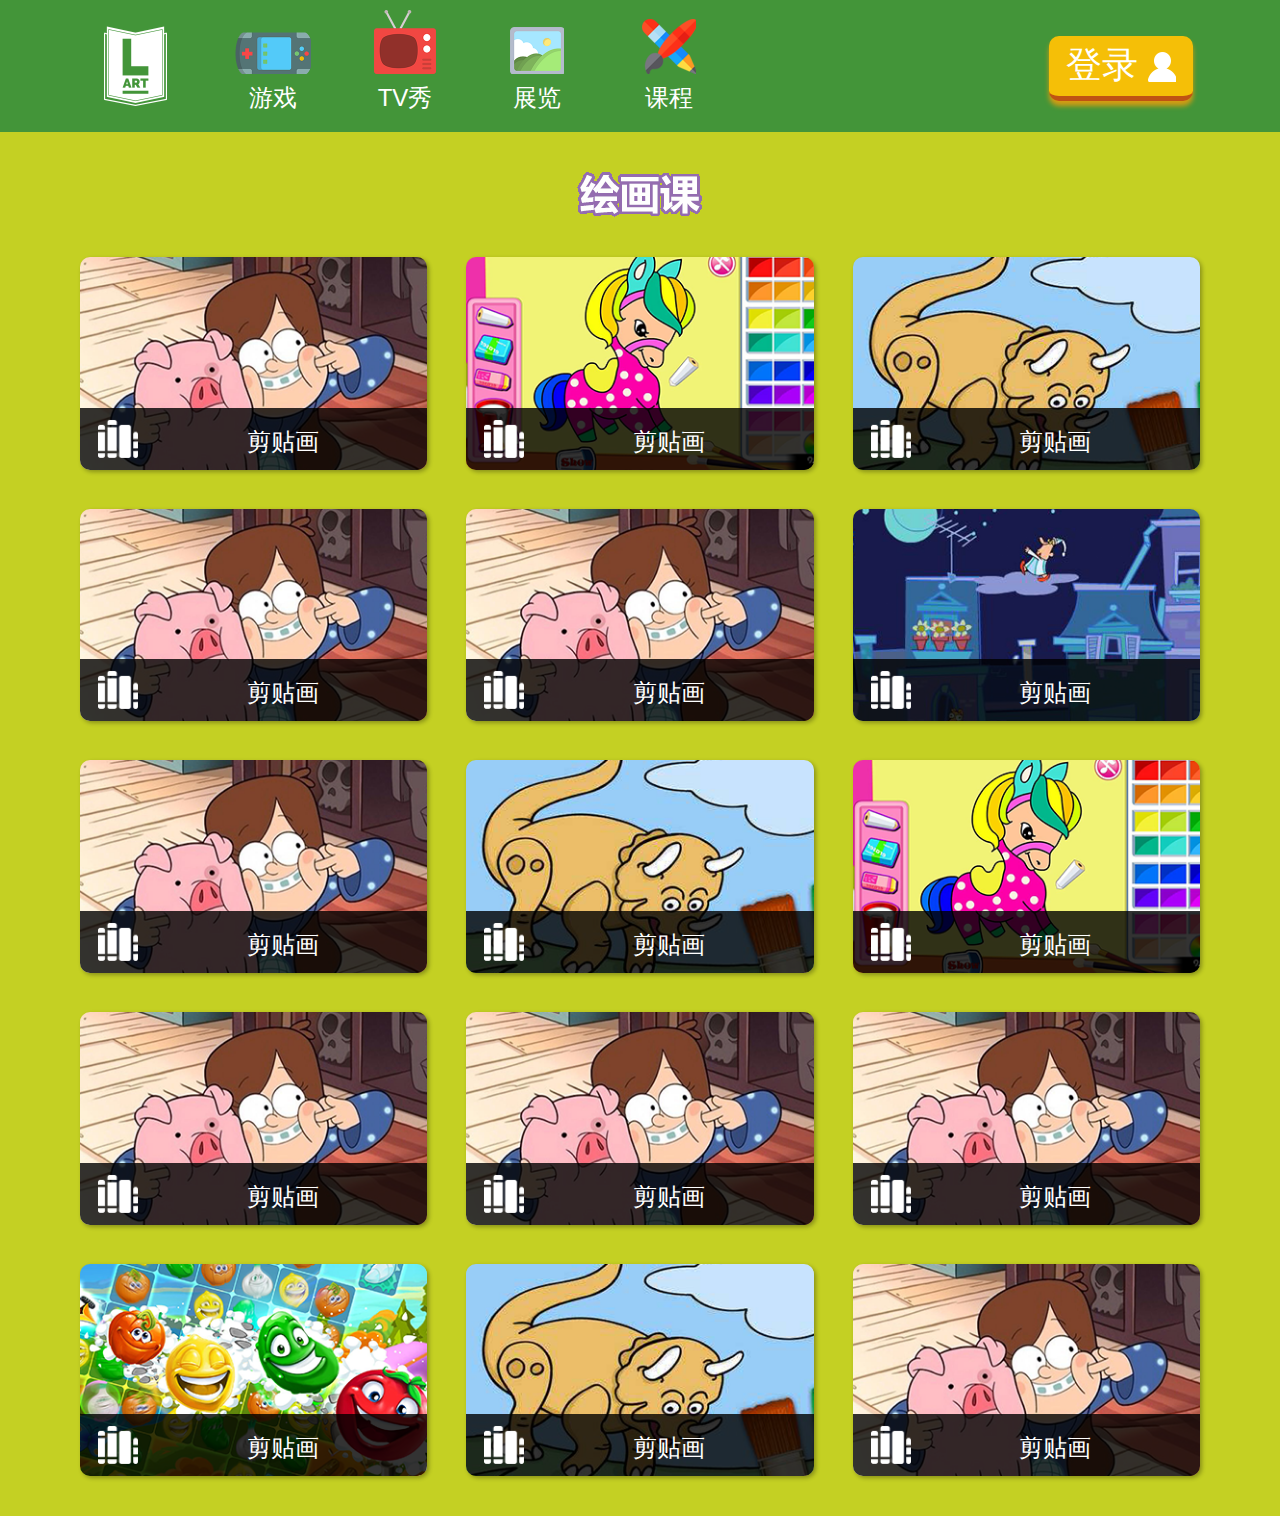
==== allCourse.html @ adcaaec5 "课程和所有课程页面" ====
<!DOCTYPE html>
<html lang="en">
<head>
    <meta charset="UTF-8">
    <meta name="viewport" content="width=device-width, user-scalable=no, initial-scale=1.0, maximum-scale=1.0, minimum-scale=1.0">
    <meta http-equiv="X-UA-Compatible" content="ie=edge">
    <title>all course</title>
    <link rel="stylesheet" href="resource/styles/css/common.css">
    <link rel="stylesheet" href="resource/styles/css/lesson.css">
    <link rel="stylesheet" href="resource/styles/css/allCourse.css">
</head>
<body>
    <!--header-->
    <div class="header">
        <div class="header-kids container">
            <div class="navBar fl">
                <div class="logo">
                    <a href="index.html">
                        <img src="resource/images/logo.png" alt="logo">
                    </a>
                </div>
                <ul class="nav-link">
                    <li>
                        <a href="">
                            <i class="nav-icon">
                                <img src="resource/images/game.png" alt="game">
                            </i>
                            <span>游戏</span>
                        </a>
                    </li>
                    <li>
                        <a href="">
                            <i class="nav-icon">
                                <img src="resource/images/video.png" alt="TV">
                            </i>
                            <span>TV秀</span>
                        </a>
                    </li>
                    <li>
                        <a href="">
                            <i class="nav-icon">
                                <img src="resource/images/gallery.png" alt="gallery">
                            </i>
                            <span>展览</span>
                        </a>
                    </li>
                    <li>
                        <a href="">
                            <i class="nav-icon">
                                <img src="resource/images/course.png" alt="course">
                            </i>
                            <span>课程</span>
                        </a>
                    </li>
                </ul>
            </div>
            <div class="login fr">
                <a href="login.html" class="btn kids-btn login-btn">
                    <span>登录</span>
                    <i>
                        <img src="resource/images/login-user.png" alt="i-user">
                    </i>
                </a>
            </div>
        </div>
    </div>
    <!--all course-->
    <div class="lessons all-course">
        <div class="lessons-title container">
            <img src="resource/images/t-draw.png">
        </div>
        <div class="les-wrap clearfix container">
            <div class="items">
                <a href="#">
                    <p class="part-img">
                        <img src="resource/images/k1.png">
                    </p>
                    <p class="text">
                        <img src="resource/images/i-course.png">
                        <span>剪贴画</span>
                    </p>
                </a>
            </div>
            <div class="items">
                <a href="#">
                    <p class="part-img">
                        <img src="resource/images/k2.png">
                    </p>
                    <p class="text">
                        <img src="resource/images/i-course.png">
                        <span>剪贴画</span>
                    </p>
                </a>
            </div>
            <div class="items">
                <a href="#">
                    <p class="part-img">
                        <img src="resource/images/k3.png">
                    </p>
                    <p class="text">
                        <img src="resource/images/i-course.png">
                        <span>剪贴画</span>
                    </p>
                </a>
            </div>
            <div class="items">
                <a href="#">
                    <p class="part-img">
                        <img src="resource/images/k1.png">
                    </p>
                    <p class="text">
                        <img src="resource/images/i-course.png">
                        <span>剪贴画</span>
                    </p>
                </a>
            </div>
            <div class="items">
                <a href="#">
                    <p class="part-img">
                        <img src="resource/images/k1.png">
                    </p>
                    <p class="text">
                        <img src="resource/images/i-course.png">
                        <span>剪贴画</span>
                    </p>
                </a>
            </div>
            <div class="items">
                <a href="#">
                    <p class="part-img">
                        <img src="resource/images/k5.png">
                    </p>
                    <p class="text">
                        <img src="resource/images/i-course.png">
                        <span>剪贴画</span>
                    </p>
                </a>
            </div>
            <div class="items">
                <a href="#">
                    <p class="part-img">
                        <img src="resource/images/k1.png">
                    </p>
                    <p class="text">
                        <img src="resource/images/i-course.png">
                        <span>剪贴画</span>
                    </p>
                </a>
            </div>
            <div class="items">
                <a href="#">
                    <p class="part-img">
                        <img src="resource/images/k3.png">
                    </p>
                    <p class="text">
                        <img src="resource/images/i-course.png">
                        <span>剪贴画</span>
                    </p>
                </a>
            </div>
            <div class="items">
                <a href="#">
                    <p class="part-img">
                        <img src="resource/images/k2.png">
                    </p>
                    <p class="text">
                        <img src="resource/images/i-course.png">
                        <span>剪贴画</span>
                    </p>
                </a>
            </div>
            <div class="items">
                <a href="#">
                    <p class="part-img">
                        <img src="resource/images/k1.png">
                    </p>
                    <p class="text">
                        <img src="resource/images/i-course.png">
                        <span>剪贴画</span>
                    </p>
                </a>
            </div>
            <div class="items">
                <a href="#">
                    <p class="part-img">
                        <img src="resource/images/k1.png">
                    </p>
                    <p class="text">
                        <img src="resource/images/i-course.png">
                        <span>剪贴画</span>
                    </p>
                </a>
            </div>
            <div class="items">
                <a href="#">
                    <p class="part-img">
                        <img src="resource/images/k1.png">
                    </p>
                    <p class="text">
                        <img src="resource/images/i-course.png">
                        <span>剪贴画</span>
                    </p>
                </a>
            </div>
            <div class="items">
                <a href="#">
                    <p class="part-img">
                        <img src="resource/images/k4.png">
                    </p>
                    <p class="text">
                        <img src="resource/images/i-course.png">
                        <span>剪贴画</span>
                    </p>
                </a>
            </div>
            <div class="items">
                <a href="#">
                    <p class="part-img">
                        <img src="resource/images/k3.png">
                    </p>
                    <p class="text">
                        <img src="resource/images/i-course.png">
                        <span>剪贴画</span>
                    </p>
                </a>
            </div>
            <div class="items">
                <a href="#">
                    <p class="part-img">
                        <img src="resource/images/k1.png">
                    </p>
                    <p class="text">
                        <img src="resource/images/i-course.png">
                        <span>剪贴画</span>
                    </p>
                </a>
            </div>
        </div>
    </div>
</body>
</html>
---- resource/styles/css/common.css ----
body,
ol,
ul,
h1,
h2,
h3,
h4,
h5,
h6,
div,
p,
span,
th,
td,
dl,
dd,
form,
fieldset,
legend,
input,
textarea,
select {
  margin: 0;
  padding: 0;
  box-sizing: border-box;
}
body {
  font-family: "微软雅黑", Microsoft YaHei, Arial, sans-serif;
  font-size: 16px;
  color: #fff;
  -webkit-text-size-adjust: 100%;
}
h1,
h2,
h3,
h4,
h5,
h6 {
  font-weight: normal;
}
a {
  color: #fff;
  text-decoration: none;
}
a:hover {
  color: #fff;
  text-decoration: none;
}
ul,
ol {
  list-style: none;
  text-align: center;
}
img {
  border: 0;
  vertical-align: middle;
}
table {
  border-collapse: collapse;
  border-spacing: 0;
}
p {
  word-wrap: break-word;
}
.fr {
  float: right;
}
.fl {
  float: left;
}
.clearfix:after {
  content: "";
  display: block;
  height: 0;
  clear: both;
}
textarea {
  overflow: auto;
  resize: none;
}
input {
  height: 40px;
  padding: 10px 20px;
}
input,
textarea {
  outline: none;
}
.btn {
  display: inline-block;
  cursor: pointer;
  text-align: center;
  vertical-align: middle;
  white-space: nowrap;
}
.kids-btn {
  width: 144px;
  height: 60px;
  line-height: 60px;
  font-size: 27px;
  background: #F36F21;
  border-bottom: 5px solid #BF5313;
  border-radius: 10px;
  -webkit-transition: all 0.1s;
  transition: all 0.1s;
}
.kids-btn:active {
  border-bottom-width: 0;
}
.btn-lg {
  padding: 15px 30px;
  font-size: 24px;
  border-radius: 6px;
}
.btn-md {
  padding: 10px 20px;
  font-size: 18px;
  border-radius: 5px;
}
.btn-sm {
  padding: 5px 10px;
  border-radius: 4px;
}
@media (min-width: 1025px) {
  .container {
    width: 1200px;
    margin: 0 auto;
  }
  a,
  img,
  button,
  span,
  label,
  input,
  textarea {
    -webkit-tap-highlight-color: rgba(255, 255, 255, 0);
  }
  .header {
    background: #439539;
  }
  .header .header-kids {
    width: 90%;
    margin: 0 auto;
    height: 132px;
  }
  .header .header-kids .navBar {
    height: 90px;
  }
  .header .header-kids .navBar .logo {
    float: left;
    margin: 26px 40px 0 40px;
  }
  .header .header-kids .navBar .logo a {
    display: block;
  }
  .header .header-kids .navBar .logo a img {
    height: 80px;
  }
  .header .header-kids .navBar .nav-link {
    float: left;
  }
  .header .header-kids .navBar .nav-link li {
    float: left;
  }
  .header .header-kids .navBar .nav-link li a {
    display: block;
    height: 132px;
  }
  .header .header-kids .navBar .nav-link li a:hover {
    background: #fff;
    color: #007130;
  }
  .header .header-kids .navBar .nav-link li a .nav-icon {
    display: table-cell;
    width: 132px;
    height: 74px;
    text-align: center;
    vertical-align: bottom;
  }
  .header .header-kids .navBar .nav-link li a .nav-icon img {
    height: auto;
  }
  .header .header-kids .navBar .nav-link li a span {
    display: block;
    margin-top: 8px;
    font-size: 24px;
    text-align: center;
  }
  .header .header-kids .login {
    margin: 36px 23px 0 0;
  }
  .header .header-kids .login a {
    line-height: 57px;
    font-size: 36px;
    background: #F5BF07;
    box-shadow: 0 5px 5px #D59C12;
  }
  .header .header-kids .login a:hover {
    background: #e1b41b;
  }
  .kids-nav {
    background: #007130;
  }
  .kids-nav .swiper-container {
    width: 100%;
    padding: 20px 56px;
    box-sizing: border-box;
  }
  .kids-nav .swiper-container .swiper-wrapper .swiper-slide a {
    display: block;
  }
  .kids-nav .swiper-container .page-Arrows span {
    width: 68px;
    top: 0;
    height: 100%;
    transform: none;
    text-align: center;
    -webkit-background-size: cover;
    background-size: cover;
  }
  .kids-nav .swiper-container .page-Arrows span i {
    position: absolute;
    width: 21px;
    height: 38px;
    top: 50%;
    transform: translateY(-50%);
  }
  .kids-nav .swiper-container .page-Arrows .swiper-button-next {
    right: -1px;
    background: url("../../images/nav-r-bg.png") no-repeat center;
  }
  .kids-nav .swiper-container .page-Arrows .swiper-button-next .i-arrows {
    right: 20px;
    background: url("../../images/right-angle.png") no-repeat center;
  }
  .kids-nav .swiper-container .page-Arrows .swiper-button-next .i-arrows:active {
    background: url("../../images/right-angle-g.png");
  }
  .kids-nav .swiper-container .page-Arrows .swiper-button-prev {
    left: -1px;
    background: url("../../images/nav-l-bg.png") no-repeat center;
  }
  .kids-nav .swiper-container .page-Arrows .swiper-button-prev .i-arrows {
    left: 18px;
    background: url("../../images/left-angle.png") no-repeat center;
  }
  .kids-nav .swiper-container .page-Arrows .swiper-button-prev .i-arrows:active {
    background: url("../../images/left-angle-g.png");
  }
}
@media (min-width: 768px) and (max-width: 1024px) {
  a,
  img,
  button,
  span,
  label,
  input,
  textarea {
    -webkit-tap-highlight-color: rgba(255, 255, 255, 0);
  }
  .header {
    background: #439539;
  }
  .header .header-kids {
    height: 132px;
  }
  .header .header-kids .navBar {
    height: 90px;
  }
  .header .header-kids .navBar .logo {
    float: left;
    margin: 26px 40px 0 40px;
  }
  .header .header-kids .navBar .logo a {
    display: block;
  }
  .header .header-kids .navBar .logo a img {
    height: 80px;
  }
  .header .header-kids .navBar .nav-link {
    float: left;
  }
  .header .header-kids .navBar .nav-link li {
    float: left;
  }
  .header .header-kids .navBar .nav-link li a {
    display: block;
    height: 132px;
  }
  .header .header-kids .navBar .nav-link li a:hover {
    background: #fff;
    color: #007130;
  }
  .header .header-kids .navBar .nav-link li a .nav-icon {
    display: table-cell;
    width: 132px;
    height: 74px;
    text-align: center;
    vertical-align: bottom;
  }
  .header .header-kids .navBar .nav-link li a .nav-icon img {
    height: auto;
  }
  .header .header-kids .navBar .nav-link li a span {
    display: block;
    margin-top: 8px;
    font-size: 24px;
    text-align: center;
  }
  .header .header-kids .login {
    margin: 36px 23px 0 0;
  }
  .header .header-kids .login a {
    line-height: 57px;
    font-size: 36px;
    background: #F5BF07;
    box-shadow: 0 5px 5px #D59C12;
  }
  .header .header-kids .login a:hover {
    background: #e1b41b;
  }
  .kids-nav {
    background: #007130;
  }
  .kids-nav .swiper-container {
    width: 100%;
    padding: 20px 56px;
    box-sizing: border-box;
  }
  .kids-nav .swiper-container .swiper-wrapper .swiper-slide a {
    display: block;
  }
  .kids-nav .swiper-container .page-Arrows span {
    width: 68px;
    top: 0;
    height: 100%;
    transform: none;
    text-align: center;
    -webkit-background-size: cover;
    background-size: cover;
  }
  .kids-nav .swiper-container .page-Arrows span i {
    position: absolute;
    width: 21px;
    height: 38px;
    top: 50%;
    transform: translateY(-50%);
  }
  .kids-nav .swiper-container .page-Arrows .swiper-button-next {
    right: -1px;
    background: url("../../images/nav-r-bg.png") no-repeat center;
  }
  .kids-nav .swiper-container .page-Arrows .swiper-button-next .i-arrows {
    right: 20px;
    background: url("../../images/right-angle.png") no-repeat center;
  }
  .kids-nav .swiper-container .page-Arrows .swiper-button-next .i-arrows:active {
    background: url("../../images/right-angle-g.png");
  }
  .kids-nav .swiper-container .page-Arrows .swiper-button-prev {
    left: -1px;
    background: url("../../images/nav-l-bg.png") no-repeat center;
  }
  .kids-nav .swiper-container .page-Arrows .swiper-button-prev .i-arrows {
    left: 18px;
    background: url("../../images/left-angle.png") no-repeat center;
  }
  .kids-nav .swiper-container .page-Arrows .swiper-button-prev .i-arrows:active {
    background: url("../../images/left-angle-g.png");
  }
}
@media (min-width: 768px) and (max-width: 850px) {
  .header .header-kids .navBar .nav-link li a .nav-icon {
    width: 104px;
  }
}
---- resource/styles/css/lesson.css ----
.lessons {
  background: #c4d023;
}
.lessons .lessons-title {
  padding: 40px 0;
  text-align: center;
}
.lessons .lessons-title img {
  width: auto;
}
.lessons .les-wrap {
  padding: 0 40px;
  zoom: 1;
}
.lessons .les-wrap .items {
  float: left;
  width: 31%;
  margin: 0 0 3.5% 3.5%;
}
.lessons .les-wrap .items a {
  position: relative;
  display: block;
  overflow: hidden;
  border-radius: 10px;
  box-shadow: 2px 2px 4px rgba(0, 0, 0, 0.3);
}
.lessons .les-wrap .items a .part-img img {
  width: 100%;
}
.lessons .les-wrap .items a .text {
  position: absolute;
  left: 0;
  bottom: 0;
  width: 100%;
  text-align: center;
  background: rgba(0, 0, 0, 0.8);
}
.lessons .les-wrap .items a .text img {
  position: absolute;
  width: 40px;
  top: 50%;
  left: 18px;
  transform: translateY(-50%);
}
.lessons .les-wrap .items a .text span {
  display: block;
  width: 100%;
  padding: 18px 0 12px 58px;
  font-size: 24px;
}
.lessons .les-wrap .items:nth-of-type(3n+1) {
  margin-left: 0;
}
.lessons .les-wrap .more a {
  background: rgba(255, 255, 255, 0.3);
  box-shadow: none;
}
.lessons .les-wrap .more a .part-img img {
  visibility: hidden;
}
.lessons .les-wrap .more a .text {
  bottom: 50%;
  font-size: 30px;
  background: transparent;
  transform: translateY(50%);
}
.lessons .les-wrap .more a .text:hover {
  text-decoration: underline;
}
.lessons .les-wrap .more a .text:active {
  text-decoration: underline;
}
.craft {
  background: #ae3f90;
}
.paper-cut {
  background: #fcc12f;
}
---- resource/styles/css/allCourse.css ----
.all-course .course-wrap {
  background: #fcc12f;
}
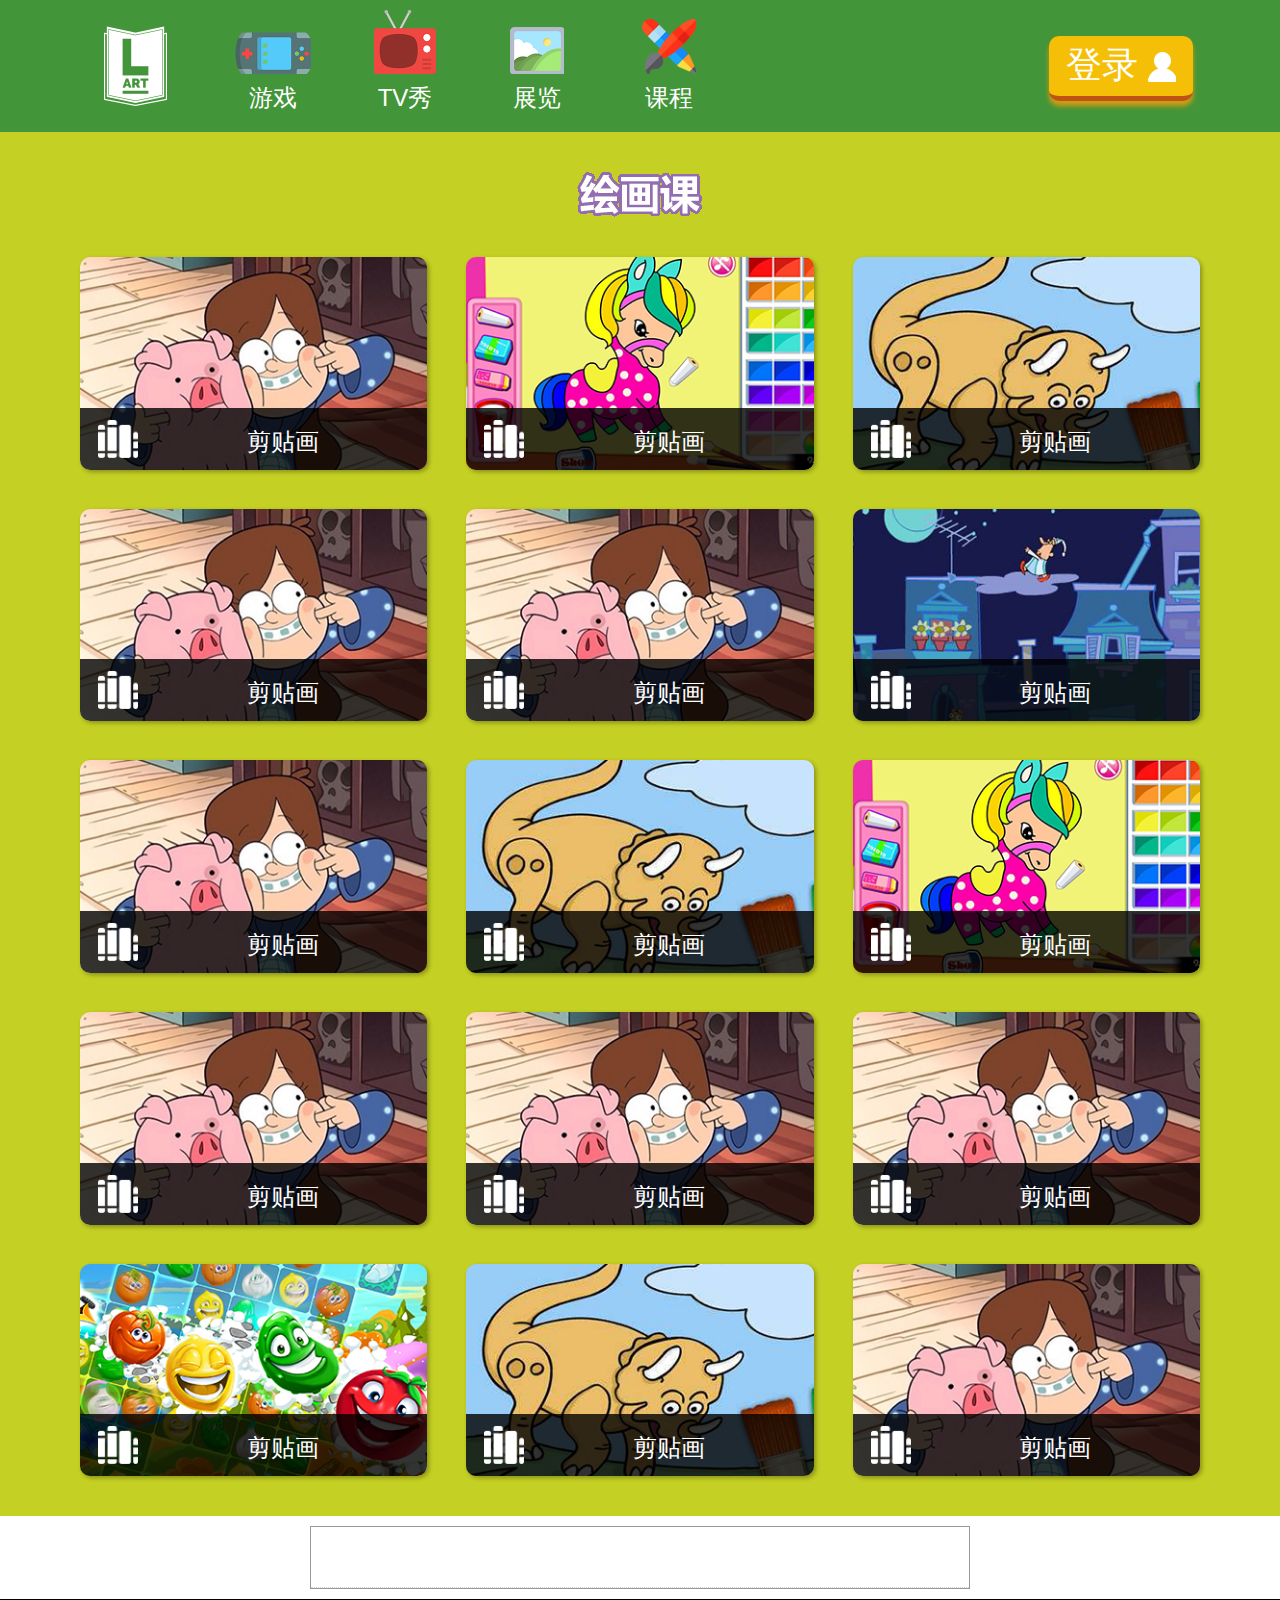
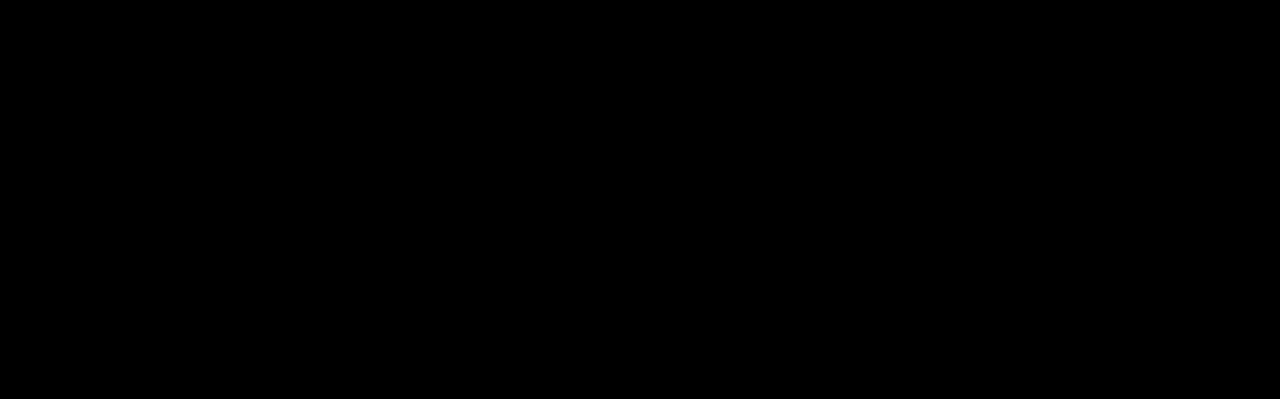
==== commit 3ada43ea: "视频页面播放 课程下拉功能" ====
--- a/allCourse.html
+++ b/allCourse.html
@@ -8,6 +8,16 @@
     <link rel="stylesheet" href="resource/styles/css/common.css">
     <link rel="stylesheet" href="resource/styles/css/lesson.css">
     <link rel="stylesheet" href="resource/styles/css/allCourse.css">
+    <script src="resource/js/jquery.min.js"></script>
+    <style type="text/css">
+        #container{margin:10px auto;width: 660px; border: 1px solid #999;}
+        .single_item{padding: 20px; border-bottom: 1px dotted #d3d3d3;}
+        .author{position: absolute; left: 0px; font-weight:bold; color:#39f}
+        .date{position: absolute; right: 0px; color:#999}
+        .content{line-height:20px; word-break: break-all;}
+        .element_head{width: 100%; position: relative; height: 20px;}
+        .nodata{display:none; height:32px; line-height:32px; text-align:center; color:#999; font-size:14px}
+    </style>
 </head>
 <body>
     <!--header-->
@@ -69,173 +79,318 @@
         <div class="lessons-title container">
             <img src="resource/images/t-draw.png">
         </div>
-        <div class="les-wrap clearfix container">
-            <div class="items">
-                <a href="#">
-                    <p class="part-img">
-                        <img src="resource/images/k1.png">
-                    </p>
-                    <p class="text">
-                        <img src="resource/images/i-course.png">
-                        <span>剪贴画</span>
-                    </p>
-                </a>
-            </div>
-            <div class="items">
-                <a href="#">
-                    <p class="part-img">
-                        <img src="resource/images/k2.png">
-                    </p>
-                    <p class="text">
-                        <img src="resource/images/i-course.png">
-                        <span>剪贴画</span>
-                    </p>
-                </a>
-            </div>
-            <div class="items">
-                <a href="#">
-                    <p class="part-img">
-                        <img src="resource/images/k3.png">
-                    </p>
-                    <p class="text">
-                        <img src="resource/images/i-course.png">
-                        <span>剪贴画</span>
-                    </p>
-                </a>
-            </div>
-            <div class="items">
-                <a href="#">
-                    <p class="part-img">
-                        <img src="resource/images/k1.png">
-                    </p>
-                    <p class="text">
-                        <img src="resource/images/i-course.png">
-                        <span>剪贴画</span>
-                    </p>
-                </a>
-            </div>
-            <div class="items">
-                <a href="#">
-                    <p class="part-img">
-                        <img src="resource/images/k1.png">
-                    </p>
-                    <p class="text">
-                        <img src="resource/images/i-course.png">
-                        <span>剪贴画</span>
-                    </p>
-                </a>
-            </div>
-            <div class="items">
-                <a href="#">
-                    <p class="part-img">
-                        <img src="resource/images/k5.png">
-                    </p>
-                    <p class="text">
-                        <img src="resource/images/i-course.png">
-                        <span>剪贴画</span>
-                    </p>
-                </a>
-            </div>
-            <div class="items">
-                <a href="#">
-                    <p class="part-img">
-                        <img src="resource/images/k1.png">
-                    </p>
-                    <p class="text">
-                        <img src="resource/images/i-course.png">
-                        <span>剪贴画</span>
-                    </p>
-                </a>
-            </div>
-            <div class="items">
-                <a href="#">
-                    <p class="part-img">
-                        <img src="resource/images/k3.png">
-                    </p>
-                    <p class="text">
-                        <img src="resource/images/i-course.png">
-                        <span>剪贴画</span>
-                    </p>
-                </a>
-            </div>
-            <div class="items">
-                <a href="#">
-                    <p class="part-img">
-                        <img src="resource/images/k2.png">
-                    </p>
-                    <p class="text">
-                        <img src="resource/images/i-course.png">
-                        <span>剪贴画</span>
-                    </p>
-                </a>
-            </div>
-            <div class="items">
-                <a href="#">
-                    <p class="part-img">
-                        <img src="resource/images/k1.png">
-                    </p>
-                    <p class="text">
-                        <img src="resource/images/i-course.png">
-                        <span>剪贴画</span>
-                    </p>
-                </a>
-            </div>
-            <div class="items">
-                <a href="#">
-                    <p class="part-img">
-                        <img src="resource/images/k1.png">
-                    </p>
-                    <p class="text">
-                        <img src="resource/images/i-course.png">
-                        <span>剪贴画</span>
-                    </p>
-                </a>
-            </div>
-            <div class="items">
-                <a href="#">
-                    <p class="part-img">
-                        <img src="resource/images/k1.png">
-                    </p>
-                    <p class="text">
-                        <img src="resource/images/i-course.png">
-                        <span>剪贴画</span>
-                    </p>
-                </a>
-            </div>
-            <div class="items">
-                <a href="#">
-                    <p class="part-img">
-                        <img src="resource/images/k4.png">
-                    </p>
-                    <p class="text">
-                        <img src="resource/images/i-course.png">
-                        <span>剪贴画</span>
-                    </p>
-                </a>
-            </div>
-            <div class="items">
-                <a href="#">
-                    <p class="part-img">
-                        <img src="resource/images/k3.png">
-                    </p>
-                    <p class="text">
-                        <img src="resource/images/i-course.png">
-                        <span>剪贴画</span>
-                    </p>
-                </a>
-            </div>
-            <div class="items">
-                <a href="#">
-                    <p class="part-img">
-                        <img src="resource/images/k1.png">
-                    </p>
-                    <p class="text">
-                        <img src="resource/images/i-course.png">
-                        <span>剪贴画</span>
-                    </p>
-                </a>
+        <div class="les-wrap clearfix container" id="wrapper">
+            <div id="menu-list">
+                <div class="items">
+                    <a href="#">
+                        <p class="part-img">
+                            <img src="resource/images/k1.png">
+                        </p>
+                        <p class="text">
+                            <img src="resource/images/i-course.png">
+                            <span>剪贴画</span>
+                        </p>
+                    </a>
+                </div>
+                <div class="items">
+                    <a href="#">
+                        <p class="part-img">
+                            <img src="resource/images/k2.png">
+                        </p>
+                        <p class="text">
+                            <img src="resource/images/i-course.png">
+                            <span>剪贴画</span>
+                        </p>
+                    </a>
+                </div>
+                <div class="items">
+                    <a href="#">
+                        <p class="part-img">
+                            <img src="resource/images/k3.png">
+                        </p>
+                        <p class="text">
+                            <img src="resource/images/i-course.png">
+                            <span>剪贴画</span>
+                        </p>
+                    </a>
+                </div>
+                <div class="items">
+                    <a href="#">
+                        <p class="part-img">
+                            <img src="resource/images/k1.png">
+                        </p>
+                        <p class="text">
+                            <img src="resource/images/i-course.png">
+                            <span>剪贴画</span>
+                        </p>
+                    </a>
+                </div>
+                <div class="items">
+                    <a href="#">
+                        <p class="part-img">
+                            <img src="resource/images/k1.png">
+                        </p>
+                        <p class="text">
+                            <img src="resource/images/i-course.png">
+                            <span>剪贴画</span>
+                        </p>
+                    </a>
+                </div>
+                <div class="items">
+                    <a href="#">
+                        <p class="part-img">
+                            <img src="resource/images/k5.png">
+                        </p>
+                        <p class="text">
+                            <img src="resource/images/i-course.png">
+                            <span>剪贴画</span>
+                        </p>
+                    </a>
+                </div>
+                <div class="items">
+                    <a href="#">
+                        <p class="part-img">
+                            <img src="resource/images/k1.png">
+                        </p>
+                        <p class="text">
+                            <img src="resource/images/i-course.png">
+                            <span>剪贴画</span>
+                        </p>
+                    </a>
+                </div>
+                <div class="items">
+                    <a href="#">
+                        <p class="part-img">
+                            <img src="resource/images/k3.png">
+                        </p>
+                        <p class="text">
+                            <img src="resource/images/i-course.png">
+                            <span>剪贴画</span>
+                        </p>
+                    </a>
+                </div>
+                <div class="items">
+                    <a href="#">
+                        <p class="part-img">
+                            <img src="resource/images/k2.png">
+                        </p>
+                        <p class="text">
+                            <img src="resource/images/i-course.png">
+                            <span>剪贴画</span>
+                        </p>
+                    </a>
+                </div>
+                <div class="items">
+                    <a href="#">
+                        <p class="part-img">
+                            <img src="resource/images/k1.png">
+                        </p>
+                        <p class="text">
+                            <img src="resource/images/i-course.png">
+                            <span>剪贴画</span>
+                        </p>
+                    </a>
+                </div>
+                <div class="items">
+                    <a href="#">
+                        <p class="part-img">
+                            <img src="resource/images/k1.png">
+                        </p>
+                        <p class="text">
+                            <img src="resource/images/i-course.png">
+                            <span>剪贴画</span>
+                        </p>
+                    </a>
+                </div>
+                <div class="items">
+                    <a href="#">
+                        <p class="part-img">
+                            <img src="resource/images/k1.png">
+                        </p>
+                        <p class="text">
+                            <img src="resource/images/i-course.png">
+                            <span>剪贴画</span>
+                        </p>
+                    </a>
+                </div>
+                <div class="items">
+                    <a href="#">
+                        <p class="part-img">
+                            <img src="resource/images/k4.png">
+                        </p>
+                        <p class="text">
+                            <img src="resource/images/i-course.png">
+                            <span>剪贴画</span>
+                        </p>
+                    </a>
+                </div>
+                <div class="items">
+                    <a href="#">
+                        <p class="part-img">
+                            <img src="resource/images/k3.png">
+                        </p>
+                        <p class="text">
+                            <img src="resource/images/i-course.png">
+                            <span>剪贴画</span>
+                        </p>
+                    </a>
+                </div>
+                <div class="items">
+                    <a href="#">
+                        <p class="part-img">
+                            <img src="resource/images/k1.png">
+                        </p>
+                        <p class="text">
+                            <img src="resource/images/i-course.png">
+                            <span>剪贴画</span>
+                        </p>
+                    </a>
+                </div>
             </div>
         </div>
     </div>
+    <div id="container">
+        <div class="single_item">
+            <div class="element_head">
+                <div class="date"></div>
+                <div class="author"></div>
+            </div>
+            <div class="content"></div>
+        </div>
+    </div>
+    <div class="nodata"></div>
+    
+
+    <footer style="height: 400px; background:#000;"></footer>
 </body>
-</html>+</html>
+<!--<script>-->
+    <!--var arr=[1,2,3,4,5,6,7,8];-->
+    <!--var res=arr.slice(2,4);-->
+    <!--console.log(res)-->
+<!--</script>-->
+
+<script type="text/javascript">
+    $(function() {
+        var winH = $(window).height(); //页面可视区域高度
+        var i = 0;
+        var page= 3;
+        $(window).scroll(function() {
+
+            var pageH = $(document.body).height();
+            var scrollT = $(window).scrollTop(); //滚动条top
+            var aa = (pageH - winH - scrollT) / winH;
+            var data=[
+                {
+                    "rowId": 1,
+                    "D_Id": 1,
+                    "D_Name": "名称1",
+                    "D_Password": "密码测试1",
+                    "D_Else": "其他1"
+                },
+                {
+                    "rowId": 2,
+                    "D_Id": 2,
+                    "D_Name": "名称2",
+                    "D_Password": "密码测试2",
+                    "D_Else": "其他2"
+                },
+                {
+                    "rowId": 3,
+                    "D_Id": 3,
+                    "D_Name": "名称3",
+                    "D_Password": "密码测试3",
+                    "D_Else": "其他3"
+                },
+                {
+                    "rowId": 4,
+                    "D_Id": 4,
+                    "D_Name": "名称4",
+                    "D_Password": "密码测试4",
+                    "D_Else": "其他4"
+                },
+                {
+                    "rowId": 5,
+                    "D_Id": 5,
+                    "D_Name": "名称5",
+                    "D_Password": "密码测试5",
+                    "D_Else": "其他5"
+                },
+                {
+                    "rowId": 6,
+                    "D_Id": 6,
+                    "D_Name": "名称6",
+                    "D_Password": "密码测试6",
+                    "D_Else": "其他6"
+                },
+                {
+                    "rowId": 7,
+                    "D_Id": 7,
+                    "D_Name": "名称7",
+                    "D_Password": "密码测试7",
+                    "D_Else": "其他7"
+                },
+                {
+                    "rowId": 8,
+                    "D_Id": 8,
+                    "D_Name": "名称8",
+                    "D_Password": "密码测试8",
+                    "D_Else": "其他8"
+                },
+                {
+                    "rowId": 9,
+                    "D_Id": 9,
+                    "D_Name": "名称9",
+                    "D_Password": "密码测试9",
+                    "D_Else": "其他9"
+                },
+                {
+                    "rowId": 10,
+                    "D_Id": 10,
+                    "D_Name": "名称10",
+                    "D_Password": "密码测试10",
+                    "D_Else": "其他10"
+                }
+            ]
+            if (aa < 0.02) {
+                    $.ajax({
+                        url: 'https://api.douban.com/v2/book/1220562',
+                        type: 'post',
+                        async:true,
+                        dataType:'jsonp',
+                        success: function (data) {
+                            if (data.tags) {
+                                $(".nodata").show().html("正在加载...");
+                                setTimeout(function () {
+                                    var str = "";
+                                    $.each(data.tags, function(index, array) {
+                                        str += '<div class="items">'+
+                                                    '<a href="#">'+
+                                                        '<p class="part-img">'+
+                                                            '<img src="resource/images/k5.png">'+
+                                                        '</p>'+
+                                                        '<p class="text">'+
+                                                            '<img src="resource/images/i-course.png">'+
+                                                                '<span>'+array.name+'</span>'+
+                                                        '</p>'+
+                                                    '</a>'+
+                                                '</div>'
+                                        $("#menu-list").append(str);
+                                    });
+                                    i++;
+
+                                },1000);
+                            } else {
+                                $(".nodata").show().html("无更多数据！");
+                                return false;
+                            }
+                        },
+                        error: function () {
+                           $(".nodata").show().html("数据加载出错！");
+                            return false;
+                        }
+                    });
+            }
+        });
+    });
+</script>